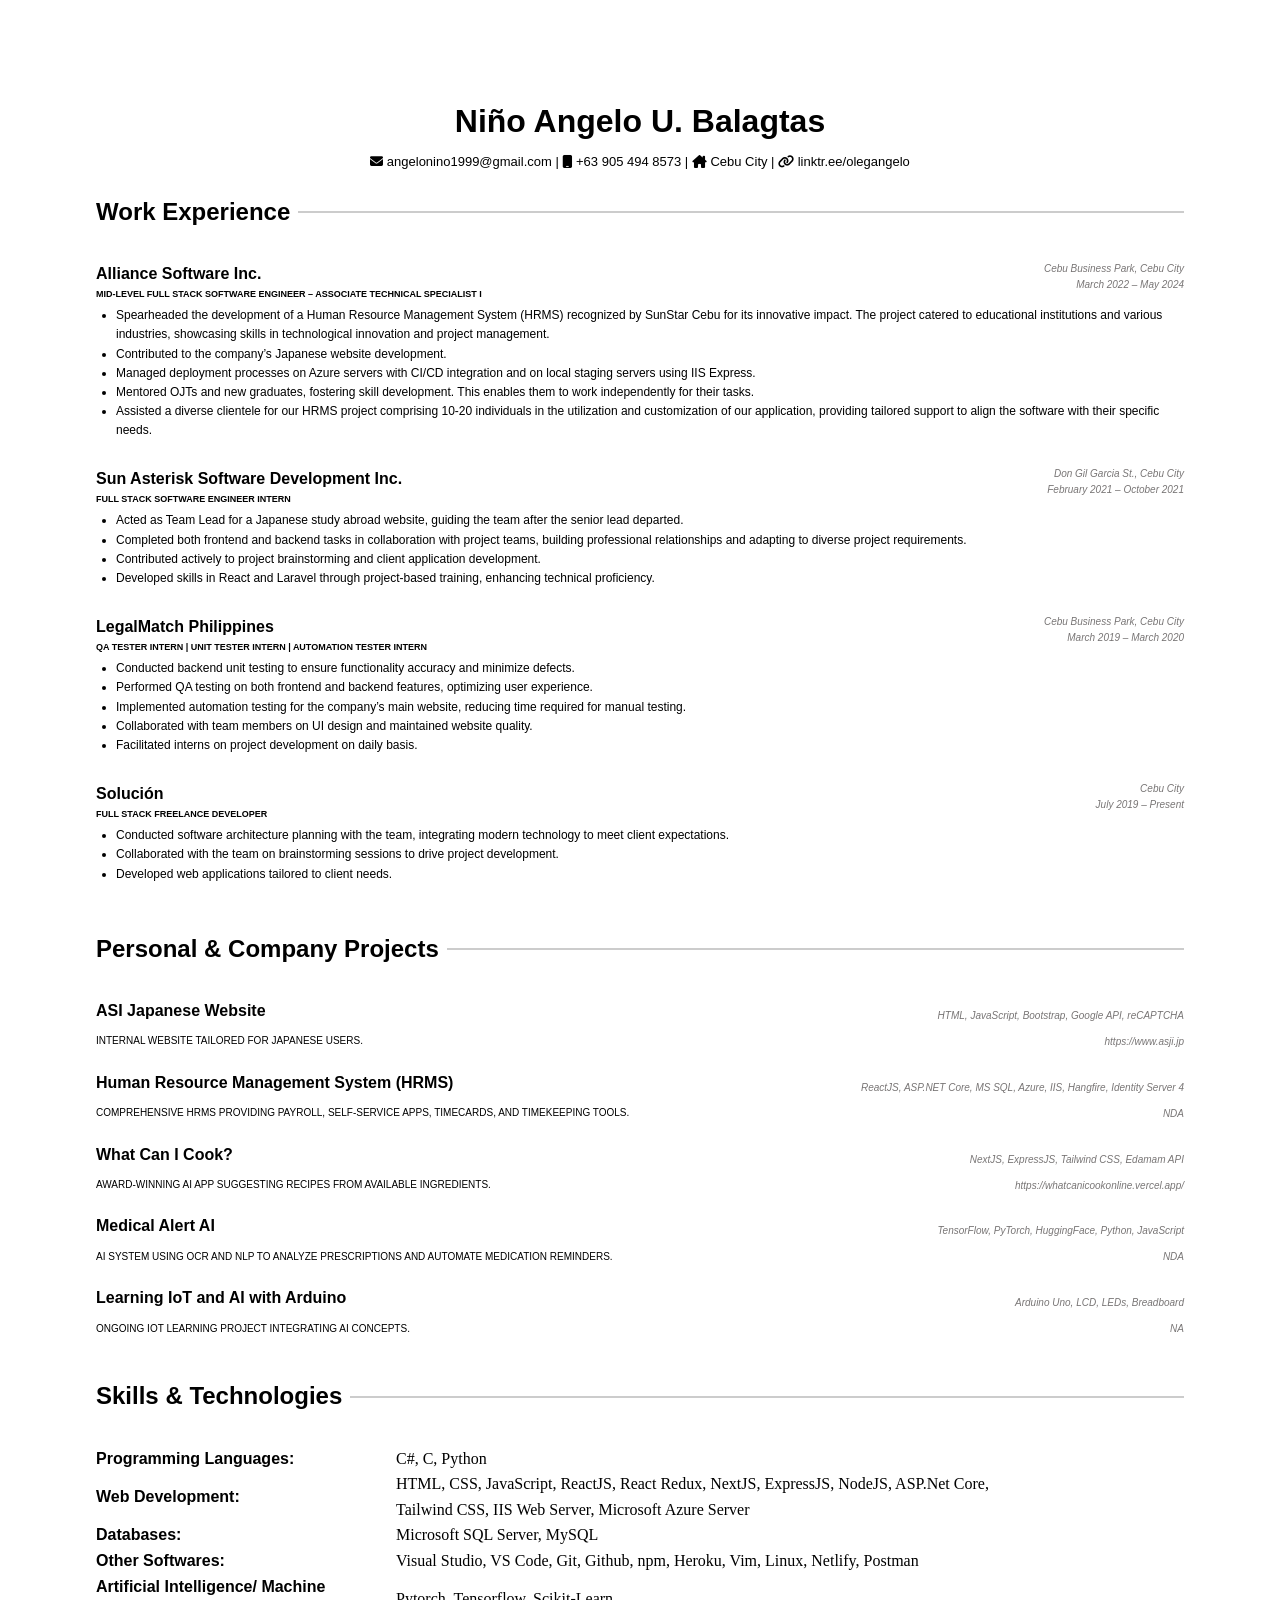
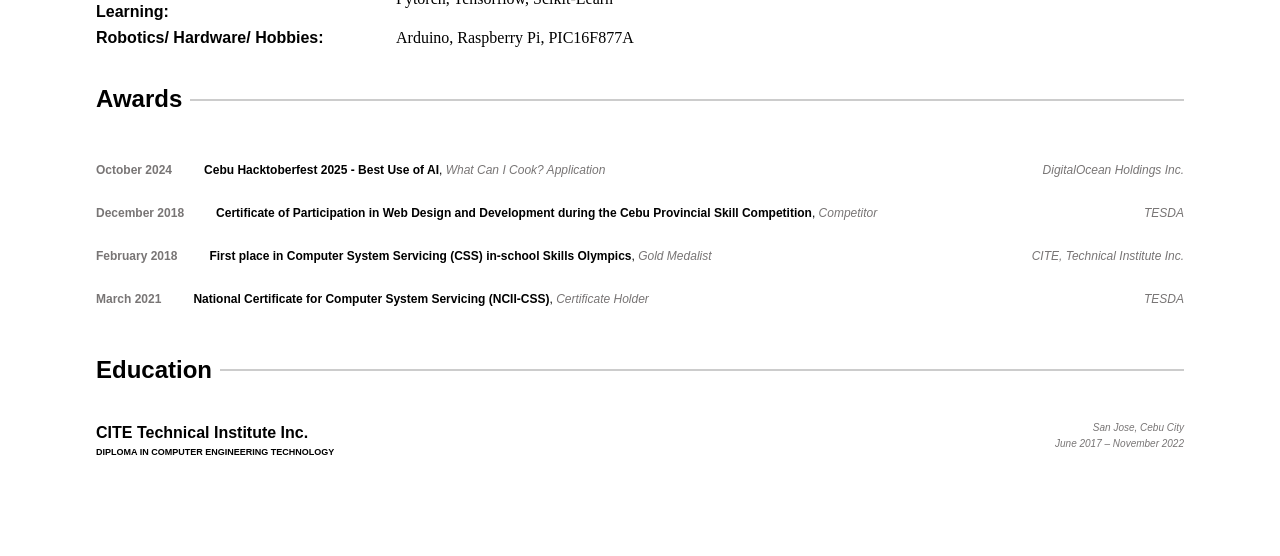
==== index.html @ 001c3069 "first commit" ====
<!DOCTYPE html>
<html lang="en">
<head>
  <meta charset="UTF-8" />
  <title>Niño Angelo Balagtas - CV</title>

  <link rel="stylesheet" href="index.css">
  <link rel="stylesheet" href="https://cdnjs.cloudflare.com/ajax/libs/font-awesome/6.7.2/css/all.min.css">
</head>

<body>

<header>
  <h1>Ni&ntilde;o Angelo U. Balagtas</h1>
  <div class="contact">
    <i class="fa fa-envelope"></i> angelonino1999@gmail.com |
    <i class="fa fa-mobile"></i> +63 905 494 8573 |
    <i class="fa fa-house-chimney"></i> Cebu City |
    <i class="fa fa-link"></i>
    <a href="https://linktr.ee/olegangelo" target="_blank">linktr.ee/olegangelo</a>
  </div>
</header>

<main>

  <!-- WORK EXPERIENCE -->
  <div class="divider-with-text">
    <h2>Work Experience</h2><hr class="hr-divider">
  </div>

  <section>
    <div class="experience-header">
      <div>
        <h4>Alliance Software Inc.</h4>
        <h6>Mid-level Full Stack Software Engineer – Associate Technical Specialist I</h6>
      </div>
      <div>
        <p class="address">Cebu Business Park, Cebu City</p>
        <p class="date">March 2022 – May 2024</p>
      </div>
    </div>
    <ul>
      <li>Spearheaded the development of a Human Resource Management System (HRMS) recognized by SunStar Cebu for its innovative impact. The project catered to educational institutions and various industries, showcasing skills in technological innovation and project management.</li>
      <li>Contributed to the company’s Japanese website development.</li>
      <li>Managed deployment processes on Azure servers with CI/CD integration and on local staging servers using IIS Express.</li>
      <li>Mentored OJTs and new graduates, fostering skill development. This enables them to work independently for their tasks.</li>
      <li>Assisted a diverse clientele for our HRMS project comprising 10-20 individuals in the utilization and customization of our application, providing tailored support to align the software with their specific needs.</li>
    </ul>
  </section>

  <section>
    <div class="experience-header">
      <div>
        <h4>Sun Asterisk Software Development Inc.</h4>
        <h6>Full Stack Software Engineer Intern</h6>
      </div>
      <div>
        <p class="address">Don Gil Garcia St., Cebu City</p>
        <p class="date">February 2021 – October 2021</p>
      </div>
    </div>
      <ul>
        <li>Acted as Team Lead for a Japanese study abroad website, guiding the team after the senior lead departed.</li>
        <li>Completed both frontend and backend tasks in collaboration with project teams, building professional relationships and adapting to diverse project requirements.</li>
        <li> Contributed actively to project brainstorming and client application development.</li>
        <li> Developed skills in React and Laravel through project-based training, enhancing technical proficiency.</li>
      </ul>
  </section>

  <section>
    <div class="experience-header">
      <div>
        <h4>LegalMatch Philippines</h4>
        <h6>QA Tester Intern | Unit Tester Intern | Automation Tester Intern</h6>
      </div>
      <div>
        <p class="address">Cebu Business Park, Cebu City</p>
        <p class="date">March 2019 – March 2020</p>
      </div>
    </div>
    <ul>
      <li>Conducted backend unit testing to ensure functionality accuracy and minimize defects.</li>
      <li>Performed QA testing on both frontend and backend features, optimizing user experience.</li>
      <li>Implemented automation testing for the company’s main website, reducing time required for manual testing.</li>
      <li>Collaborated with team members on UI design and maintained website quality.</li>
      <li>Facilitated interns on project development on daily basis.</li>
    </ul>
  </section>

  <section>
    <div class="experience-header">
      <div>
        <h4>Solución</h4>
        <h6>Full Stack Freelance Developer</h6>
      </div>
      <div>
        <p class="address">Cebu City</p>
        <p class="date">July 2019 – Present</p>
      </div>
    </div>
    <ul>
      <li>Conducted software architecture planning with the team, integrating modern technology to meet client expectations.</li>
      <li>Collaborated with the team on brainstorming sessions to drive project development.</li>
      <li>Developed web applications tailored to client needs.</li>
    </ul>
  </section>

  <!-- PROJECTS -->
  <div class="divider-with-text">
    <h2>Personal & Company Projects</h2><hr class="hr-divider">
  </div>

  <section>
    <div class="proj-content">
      <div>
        <h4>ASI Japanese Website</h4>
        <p class="proj-description">Internal website tailored for Japanese users. 
      </div>
      <div class="proj-right">
        <p>HTML, JavaScript, Bootstrap, Google API, reCAPTCHA</p>
        <a href="https://www.asji.jp" target="_blank">https://www.asji.jp</a></p>
      </div>
    </div>
  </section>

  <section>
    <div class="proj-content">
      <div>
        <h4>Human Resource Management System (HRMS)</h4>
        <p class="proj-description">Comprehensive HRMS providing payroll, self-service apps, timecards, and timekeeping tools.</p>
      </div>
      <div class="proj-right">
        <p>ReactJS, ASP.NET Core, MS SQL, Azure, IIS, Hangfire, Identity Server 4</p>
        <p>NDA</p>
      </div>
    </div>
  </section>

  <section>
    <div class="proj-content">
      <div>
        <h4>What Can I Cook?</h4>
        <p class="proj-description">Award-winning AI app suggesting recipes from available ingredients.</p>
      </div>
      <div class="proj-right">
        <p class="tech">NextJS, ExpressJS, Tailwind CSS, Edamam API</p>
        <a href="https://whatcanicookonline.vercel.app" target="_blank">https://whatcanicookonline.vercel.app/</a>
      </div>
    </div>
  </section>

  <section>
    <div class="proj-content">
      <div>
        <h4>Medical Alert AI</h4>
        <p class="proj-description">AI system using OCR and NLP to analyze prescriptions and automate medication reminders.</p>
      </div>
      <div class="proj-right">
        <p class="tech">TensorFlow, PyTorch, HuggingFace, Python, JavaScript</p>
        <p>NDA</p>
      </div>
    </div>
  </section>

  <section>
    <div class="proj-content">
      <div>
        <h4>Learning IoT and AI with Arduino</h4>
        <p class="proj-description">Ongoing IoT learning project integrating AI concepts.</p>
      </div>
      <div class="proj-right">
        <p class="tech">Arduino Uno, LCD, LEDs, Breadboard</p>
        <p>NA</p>
      </div>
    </div>
  </section>

  <!-- SKILLS -->
  <div class="divider-with-text">
    <h2>Skills & Technologies</h2><hr class="hr-divider">
  </div>

  <div class="skills">
    <div>
      <strong>Programming Languages:</strong>
      <p>C#, C, Python</p>
    </div>

    <div>
      <strong>Web Development:</strong>
      <p>HTML, CSS, JavaScript, ReactJS, React Redux, NextJS, ExpressJS, NodeJS, ASP.Net Core, Tailwind CSS, IIS Web Server, Microsoft Azure Server</p>
    </div>

    <div>
      <strong>Databases:</strong>
      <p>Microsoft SQL Server, MySQL</p>
    </div>

    <div>
      <strong>Other Softwares:</strong>
      <p>Visual Studio, VS Code, Git, Github, npm, Heroku, Vim, Linux, Netlify, Postman</p>
    </div>

    <div>
      <strong>Artificial Intelligence/ Machine Learning:</strong>
      <p>Pytorch, Tensorflow, Scikit-Learn</p>
    </div>

    <div>
      <strong>Robotics/ Hardware/ Hobbies:</strong>
      <p>Arduino, Raspberry Pi, PIC16F877A</p>
    </div>

  </div>


  <!-- AWARDS -->
  <div class="divider-with-text">
    <h2>Awards</h2><hr class="hr-divider">
  </div>

  <div class="award-data">
    <div>
      <p class="award-date">October 2024</p>
      <p><strong>Cebu Hacktoberfest 2025 - Best Use of AI</strong>, <span> What Can I Cook? Application</span></p>
      <p class="award-giver">DigitalOcean Holdings Inc.</p>
    </div>

    <div>
      <p class="award-date">December 2018</p>
      <p><strong>Certificate of Participation in Web Design and Development during the Cebu Provincial Skill Competition</strong>, <span>Competitor</span></p>
      <p class="award-giver">TESDA</p>
    </div>

    <div>
      <p class="award-date">February 2018</p>
      <p><strong>First place in Computer System Servicing (CSS) in-school Skills Olympics</strong>, <span>Gold Medalist</span></p>
      <p class="award-giver">CITE, Technical Institute Inc.</p>
    </div>

    <div>
      <p class="award-date">March 2021</p>
      <p><strong>National Certificate for Computer System Servicing (NCII-CSS)</strong>, <span>Certificate Holder</span></p>
      <p class="award-giver">TESDA</p>
    </div>
  </div>

  <!-- EDUCATION -->
  <div class="divider-with-text">
    <h2>Education</h2><hr class="hr-divider">
  </div>

  <section>
    <div class="experience-header">
      <div>
        <h4>CITE Technical Institute Inc.</h4>
        <h6>Diploma in Computer Engineering Technology</h6>
      </div>

      <div>
        <p class="address">San Jose, Cebu City</p>
        <p class="date">June 2017 – November 2022</p>
      </div>
    </div>
  </section>

</main>

</body>
</html>
---- index.css ----
body {
    background-color: white;
    font-family: Arial, sans-serif;
    margin: 96px;
    line-height: 1.6;
}

header {
    text-align: center;
}

header h1 {
    margin-bottom: 5px;
}

.contact {
    font-size: 13px;
}

.contact a {
    text-decoration: none;
    color: black;
}

hr {
    margin: 20px 0;
}

main {
    display: flex;
    flex-direction: column;
    gap: 10px;
}

.divider-with-text {
    display: flex;
    align-items: center;
    gap: 8px;
}

.hr-divider {
    flex-grow: 1;
    border: none;
    border-top: 2px solid #ccc;
}

.experience-header, .proj-content {
    display: flex;
    justify-content: space-between;
}

h2 {
    white-space: nowrap;
}

h4 {
    margin: 0;
    font-weight: 700;
}

h6 {
    margin: 0;
    font-size: 9px;
    text-transform: uppercase;
}

.date, .address {
    font-size: 10px;
    font-style: italic;
    margin: 0;
    color: #787575;
    text-align: right;
}

ul {
    margin-top: 5px;
    padding-left: 20px;
}

li {
    font-size: 12px;
}

a {
    text-decoration: none;
    color: #787575;
}

a:hover {
    text-decoration: underline;
}

.proj-right {
    font-size: 10px;
    font-style: italic;
    margin: 0;
    color: #787575;
    text-align: right;
}

.proj-description {
    text-transform: uppercase;
    font-size: 10px;
}

.skills div {
    display: flex;
} 

.skills div strong {
    width: 300px;
    align-self: center;
}

.skills div p {
    margin: 0;
    width: 600px;
    align-self: center;
    font-family: "Times New Roman";
}

.award-data div {
    display: flex;
    gap: 2rem;
    font-size: 12px;
}

.award-date {
    color: #787575;
    font-weight: 700;
}

.award-data div p {
    text-align: center;
    align-items: center;
}

.award-data div p span {
    color: #787575;
    font-style: italic;
}

.award-giver {
    margin-left: auto;
    color: #787575;
    font-style: italic;
}
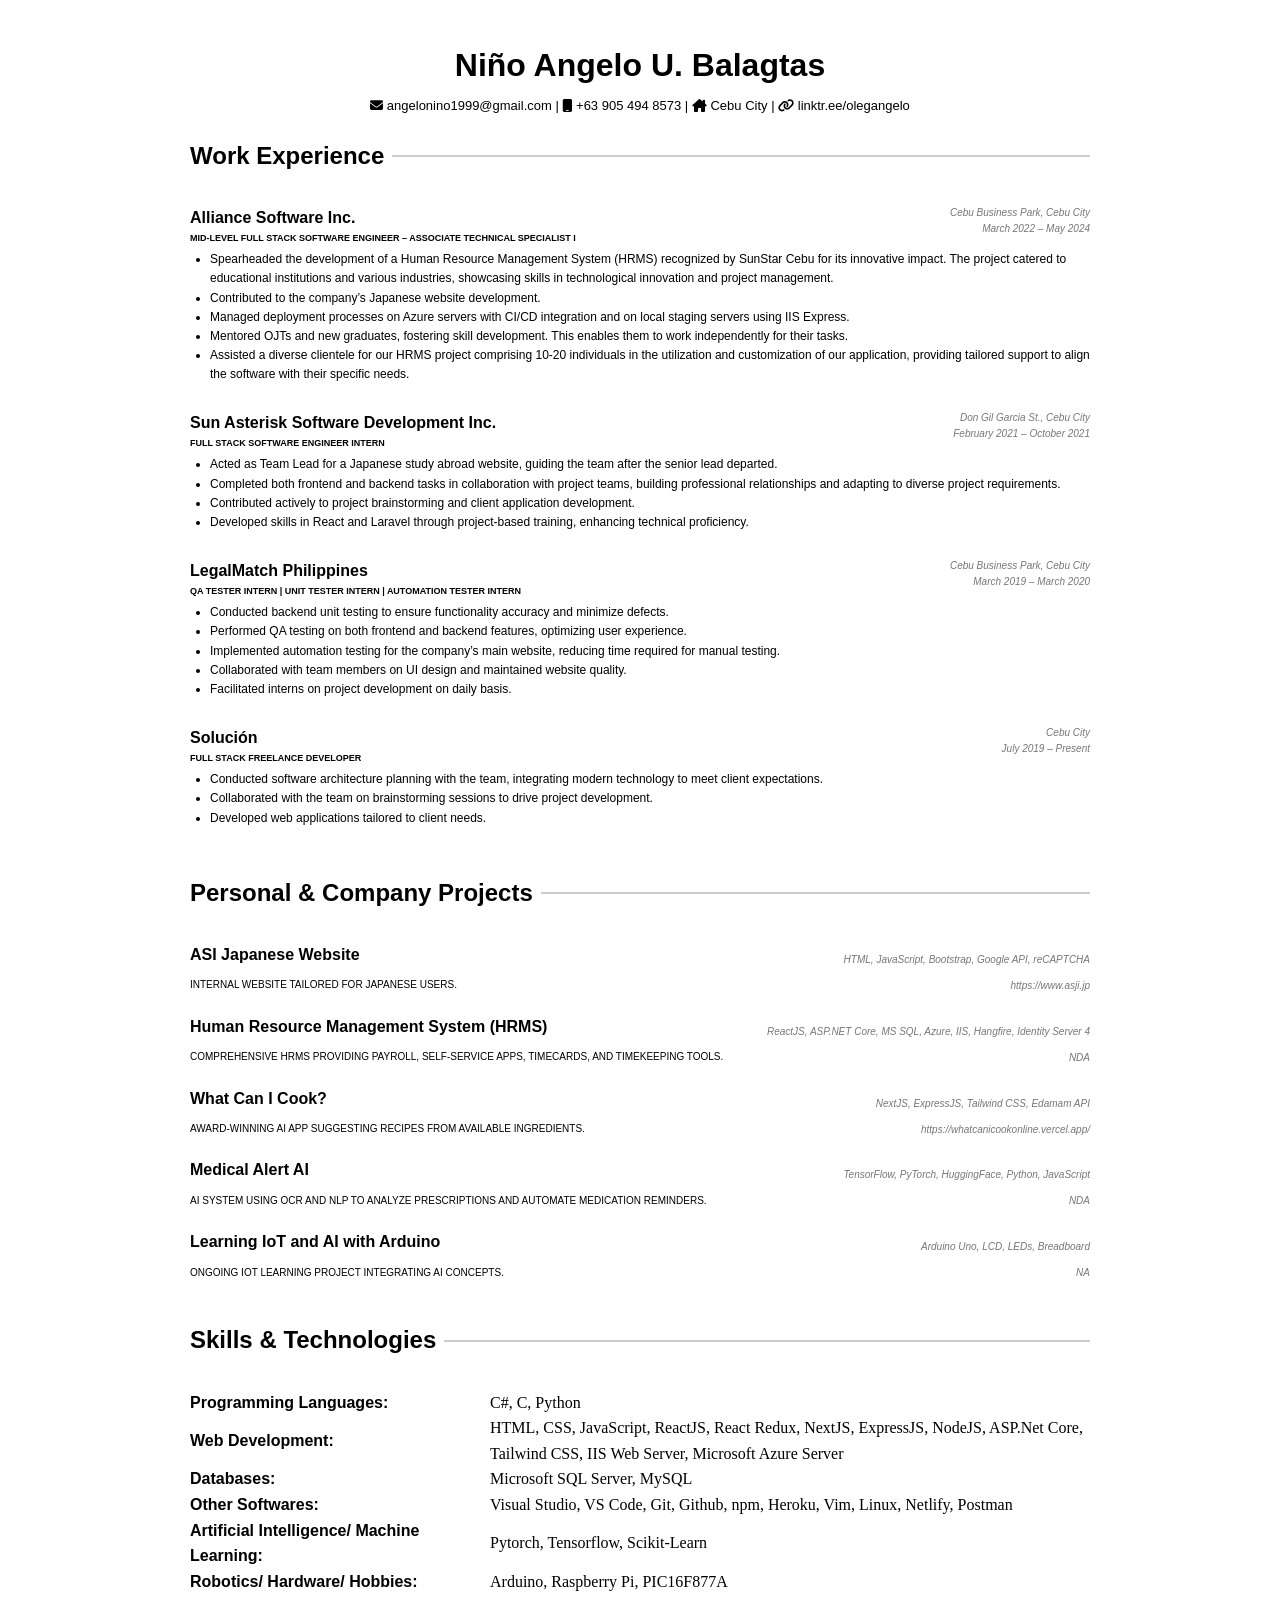
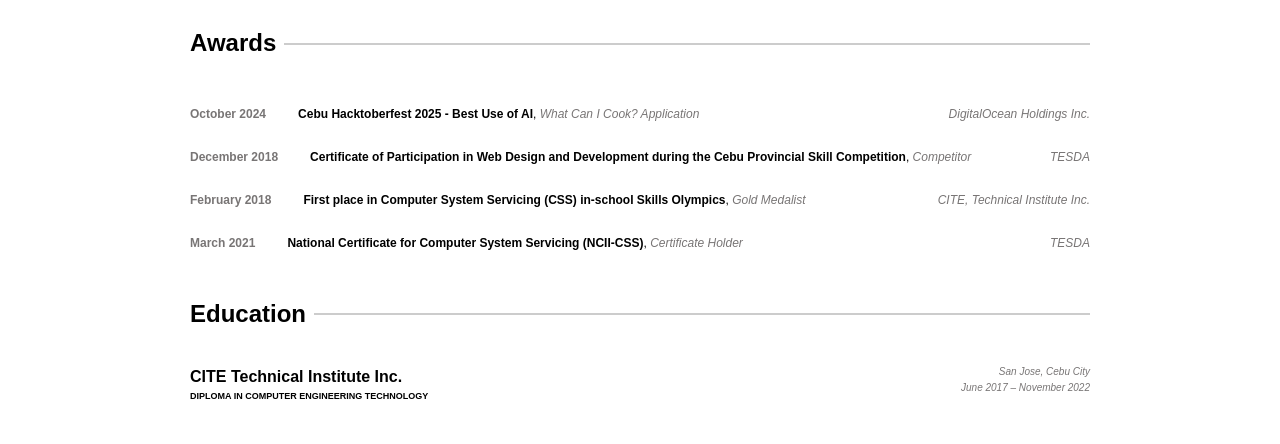
==== commit 61620375: "resize margin" ====
--- a/index.html
+++ b/index.html
@@ -13,7 +13,8 @@
 <header>
   <h1>Ni&ntilde;o Angelo U. Balagtas</h1>
   <div class="contact">
-    <i class="fa fa-envelope"></i> angelonino1999@gmail.com |
+    <i class="fa fa-envelope"></i>
+    <a href="mailto:angelonino1999@gmail.com" target="_blank">angelonino1999@gmail.com |</a>
     <i class="fa fa-mobile"></i> +63 905 494 8573 |
     <i class="fa fa-house-chimney"></i> Cebu City |
     <i class="fa fa-link"></i>
--- a/index.css
+++ b/index.css
@@ -1,7 +1,7 @@
 body {
     background-color: white;
     font-family: Arial, sans-serif;
-    margin: 96px;
+    margin: 40px;
     line-height: 1.6;
 }
 
@@ -30,6 +30,7 @@
     display: flex;
     flex-direction: column;
     gap: 10px;
+    margin: 0 150px;
 }
 
 .divider-with-text {
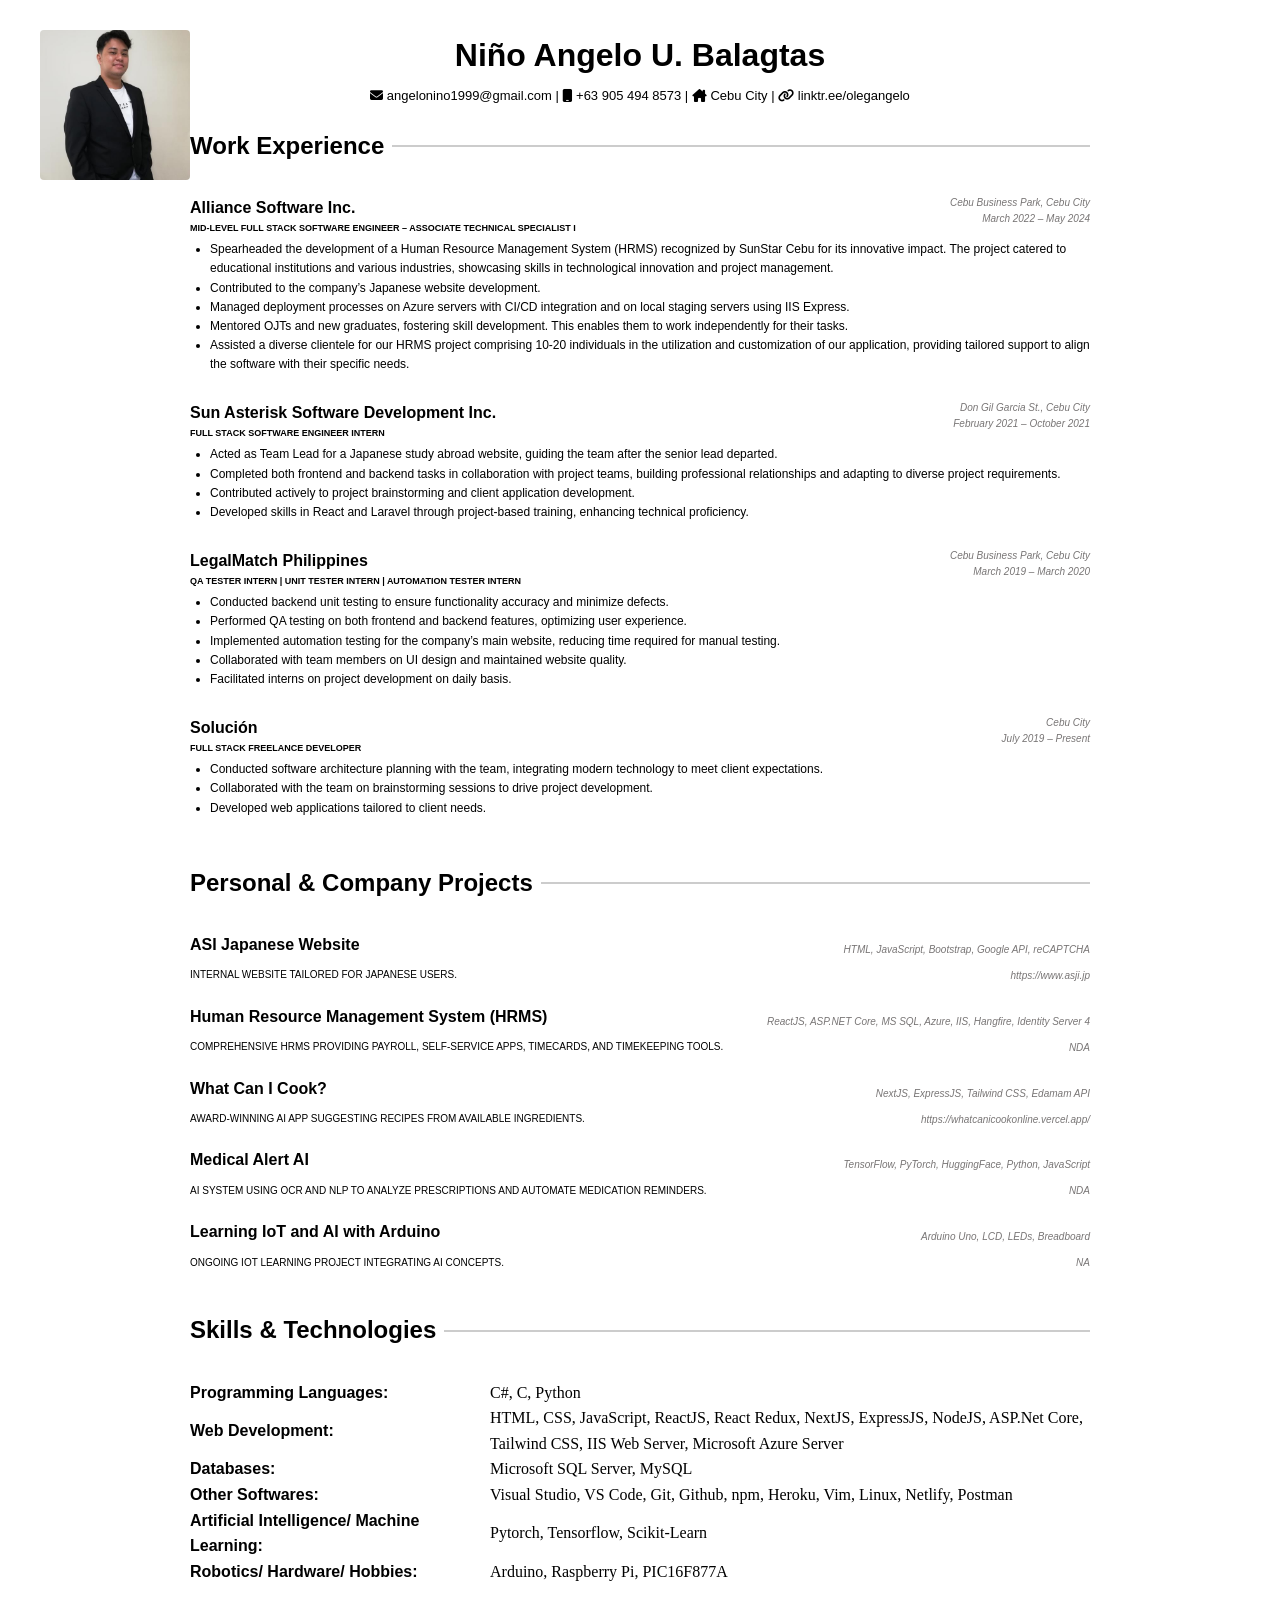
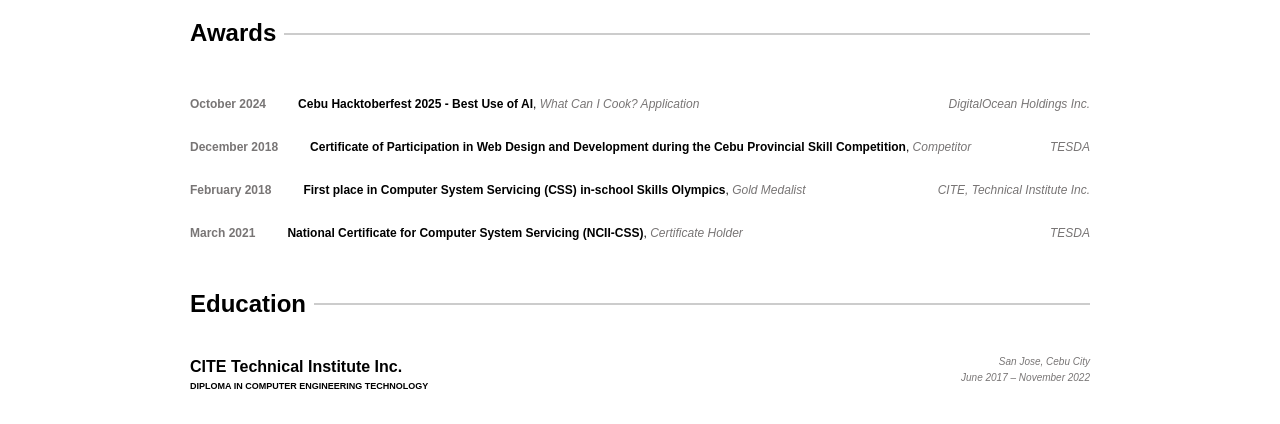
==== commit 2e269185: "add photo" ====
--- a/index.html
+++ b/index.html
@@ -11,6 +11,9 @@
 <body>
 
 <header>
+  <div class="profile-photo">
+    <img src="profile.jpg" alt="Profile Photo">
+  </div>
   <h1>Ni&ntilde;o Angelo U. Balagtas</h1>
   <div class="contact">
     <i class="fa fa-envelope"></i>
@@ -20,6 +23,7 @@
     <i class="fa fa-link"></i>
     <a href="https://linktr.ee/olegangelo" target="_blank">linktr.ee/olegangelo</a>
   </div>
+
 </header>
 
 <main>
--- a/index.css
+++ b/index.css
@@ -1,7 +1,7 @@
 body {
     background-color: white;
     font-family: Arial, sans-serif;
-    margin: 40px;
+    margin: 30px 40px;
     line-height: 1.6;
 }
 
@@ -147,3 +147,25 @@
     font-style: italic;
 }
 
+/* passport portion */
+
+header {
+    position: relative; /* allows absolute positioning inside */
+}
+
+.profile-photo {
+    position: absolute;
+    top: 0;
+    left: 0;
+    width: clamp(90px, 12vw, 150px); /* responsive size */
+    aspect-ratio: 1 / 1; /* perfect square (2x2 passport) */
+}
+
+.profile-photo img {
+    width: 100%;
+    height: 100%;
+    object-fit: cover; /* crops nicely */
+    border-radius: 4px; /* optional: remove if you want sharp edges */
+}
+
+
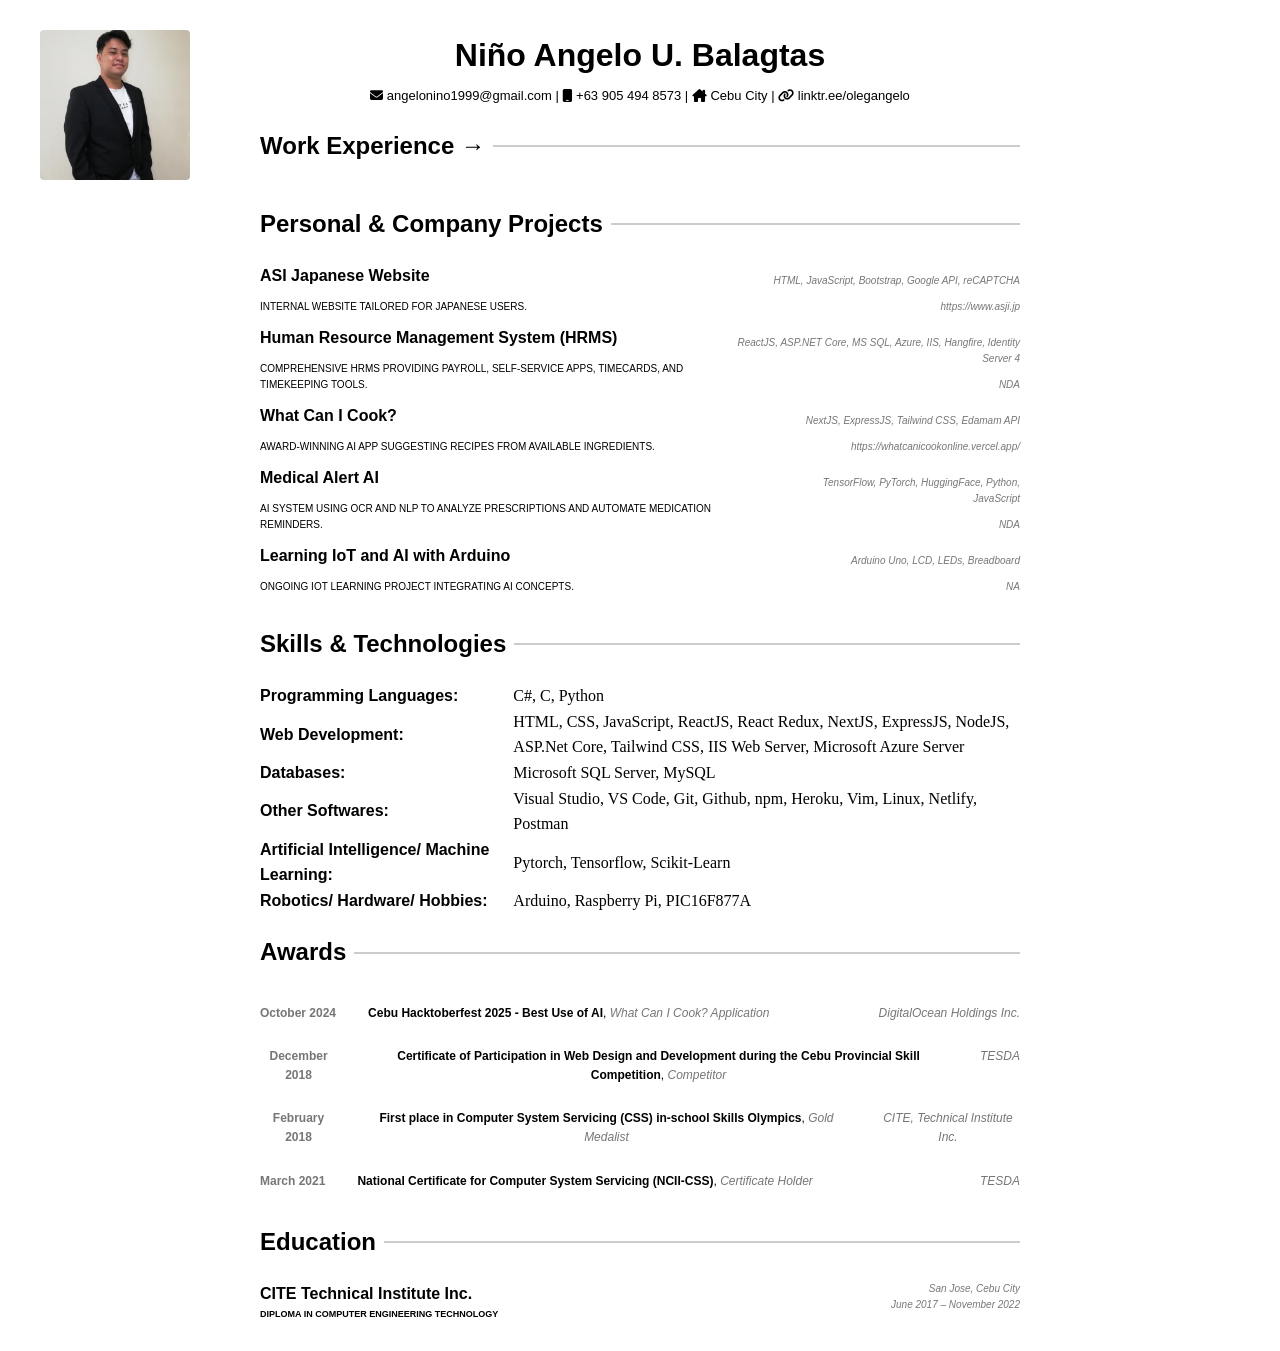
==== commit c12215ee: "add reference to html" ====
--- a/index.html
+++ b/index.html
@@ -1,276 +1,198 @@
 <!DOCTYPE html>
 <html lang="en">
-<head>
-  <meta charset="UTF-8" />
-  <title>Niño Angelo Balagtas - CV</title>
+  <head>
+    <meta charset="UTF-8" />
+    <title>Niño Angelo Balagtas - CV</title>
 
-  <link rel="stylesheet" href="index.css">
-  <link rel="stylesheet" href="https://cdnjs.cloudflare.com/ajax/libs/font-awesome/6.7.2/css/all.min.css">
-</head>
+    <link rel="stylesheet" href="index.css">
+    <link rel="stylesheet" href="https://cdnjs.cloudflare.com/ajax/libs/font-awesome/6.7.2/css/all.min.css">
+  </head>
 
-<body>
-
-<header>
-  <div class="profile-photo">
-    <img src="profile.jpg" alt="Profile Photo">
-  </div>
-  <h1>Ni&ntilde;o Angelo U. Balagtas</h1>
-  <div class="contact">
-    <i class="fa fa-envelope"></i>
-    <a href="mailto:angelonino1999@gmail.com" target="_blank">angelonino1999@gmail.com |</a>
-    <i class="fa fa-mobile"></i> +63 905 494 8573 |
-    <i class="fa fa-house-chimney"></i> Cebu City |
-    <i class="fa fa-link"></i>
-    <a href="https://linktr.ee/olegangelo" target="_blank">linktr.ee/olegangelo</a>
-  </div>
-
-</header>
-
-<main>
-
-  <!-- WORK EXPERIENCE -->
-  <div class="divider-with-text">
-    <h2>Work Experience</h2><hr class="hr-divider">
-  </div>
-
-  <section>
-    <div class="experience-header">
-      <div>
-        <h4>Alliance Software Inc.</h4>
-        <h6>Mid-level Full Stack Software Engineer – Associate Technical Specialist I</h6>
+  <body>
+    <header>
+      <div class="profile-photo">
+        <img src="profile.jpg" alt="Profile Photo">
       </div>
-      <div>
-        <p class="address">Cebu Business Park, Cebu City</p>
-        <p class="date">March 2022 – May 2024</p>
-      </div>
-    </div>
-    <ul>
-      <li>Spearheaded the development of a Human Resource Management System (HRMS) recognized by SunStar Cebu for its innovative impact. The project catered to educational institutions and various industries, showcasing skills in technological innovation and project management.</li>
-      <li>Contributed to the company’s Japanese website development.</li>
-      <li>Managed deployment processes on Azure servers with CI/CD integration and on local staging servers using IIS Express.</li>
-      <li>Mentored OJTs and new graduates, fostering skill development. This enables them to work independently for their tasks.</li>
-      <li>Assisted a diverse clientele for our HRMS project comprising 10-20 individuals in the utilization and customization of our application, providing tailored support to align the software with their specific needs.</li>
-    </ul>
-  </section>
-
-  <section>
-    <div class="experience-header">
-      <div>
-        <h4>Sun Asterisk Software Development Inc.</h4>
-        <h6>Full Stack Software Engineer Intern</h6>
-      </div>
-      <div>
-        <p class="address">Don Gil Garcia St., Cebu City</p>
-        <p class="date">February 2021 – October 2021</p>
-      </div>
-    </div>
-      <ul>
-        <li>Acted as Team Lead for a Japanese study abroad website, guiding the team after the senior lead departed.</li>
-        <li>Completed both frontend and backend tasks in collaboration with project teams, building professional relationships and adapting to diverse project requirements.</li>
-        <li> Contributed actively to project brainstorming and client application development.</li>
-        <li> Developed skills in React and Laravel through project-based training, enhancing technical proficiency.</li>
-      </ul>
-  </section>
-
-  <section>
-    <div class="experience-header">
-      <div>
-        <h4>LegalMatch Philippines</h4>
-        <h6>QA Tester Intern | Unit Tester Intern | Automation Tester Intern</h6>
-      </div>
-      <div>
-        <p class="address">Cebu Business Park, Cebu City</p>
-        <p class="date">March 2019 – March 2020</p>
-      </div>
-    </div>
-    <ul>
-      <li>Conducted backend unit testing to ensure functionality accuracy and minimize defects.</li>
-      <li>Performed QA testing on both frontend and backend features, optimizing user experience.</li>
-      <li>Implemented automation testing for the company’s main website, reducing time required for manual testing.</li>
-      <li>Collaborated with team members on UI design and maintained website quality.</li>
-      <li>Facilitated interns on project development on daily basis.</li>
-    </ul>
-  </section>
-
-  <section>
-    <div class="experience-header">
-      <div>
-        <h4>Solución</h4>
-        <h6>Full Stack Freelance Developer</h6>
-      </div>
-      <div>
-        <p class="address">Cebu City</p>
-        <p class="date">July 2019 – Present</p>
-      </div>
-    </div>
-    <ul>
-      <li>Conducted software architecture planning with the team, integrating modern technology to meet client expectations.</li>
-      <li>Collaborated with the team on brainstorming sessions to drive project development.</li>
-      <li>Developed web applications tailored to client needs.</li>
-    </ul>
-  </section>
-
-  <!-- PROJECTS -->
-  <div class="divider-with-text">
-    <h2>Personal & Company Projects</h2><hr class="hr-divider">
-  </div>
-
-  <section>
-    <div class="proj-content">
-      <div>
-        <h4>ASI Japanese Website</h4>
-        <p class="proj-description">Internal website tailored for Japanese users. 
-      </div>
-      <div class="proj-right">
-        <p>HTML, JavaScript, Bootstrap, Google API, reCAPTCHA</p>
-        <a href="https://www.asji.jp" target="_blank">https://www.asji.jp</a></p>
-      </div>
-    </div>
-  </section>
-
-  <section>
-    <div class="proj-content">
-      <div>
-        <h4>Human Resource Management System (HRMS)</h4>
-        <p class="proj-description">Comprehensive HRMS providing payroll, self-service apps, timecards, and timekeeping tools.</p>
-      </div>
-      <div class="proj-right">
-        <p>ReactJS, ASP.NET Core, MS SQL, Azure, IIS, Hangfire, Identity Server 4</p>
-        <p>NDA</p>
-      </div>
-    </div>
-  </section>
-
-  <section>
-    <div class="proj-content">
-      <div>
-        <h4>What Can I Cook?</h4>
-        <p class="proj-description">Award-winning AI app suggesting recipes from available ingredients.</p>
-      </div>
-      <div class="proj-right">
-        <p class="tech">NextJS, ExpressJS, Tailwind CSS, Edamam API</p>
-        <a href="https://whatcanicookonline.vercel.app" target="_blank">https://whatcanicookonline.vercel.app/</a>
-      </div>
-    </div>
-  </section>
-
-  <section>
-    <div class="proj-content">
-      <div>
-        <h4>Medical Alert AI</h4>
-        <p class="proj-description">AI system using OCR and NLP to analyze prescriptions and automate medication reminders.</p>
-      </div>
-      <div class="proj-right">
-        <p class="tech">TensorFlow, PyTorch, HuggingFace, Python, JavaScript</p>
-        <p>NDA</p>
-      </div>
-    </div>
-  </section>
-
-  <section>
-    <div class="proj-content">
-      <div>
-        <h4>Learning IoT and AI with Arduino</h4>
-        <p class="proj-description">Ongoing IoT learning project integrating AI concepts.</p>
-      </div>
-      <div class="proj-right">
-        <p class="tech">Arduino Uno, LCD, LEDs, Breadboard</p>
-        <p>NA</p>
-      </div>
-    </div>
-  </section>
-
-  <!-- SKILLS -->
-  <div class="divider-with-text">
-    <h2>Skills & Technologies</h2><hr class="hr-divider">
-  </div>
-
-  <div class="skills">
-    <div>
-      <strong>Programming Languages:</strong>
-      <p>C#, C, Python</p>
-    </div>
-
-    <div>
-      <strong>Web Development:</strong>
-      <p>HTML, CSS, JavaScript, ReactJS, React Redux, NextJS, ExpressJS, NodeJS, ASP.Net Core, Tailwind CSS, IIS Web Server, Microsoft Azure Server</p>
-    </div>
-
-    <div>
-      <strong>Databases:</strong>
-      <p>Microsoft SQL Server, MySQL</p>
-    </div>
-
-    <div>
-      <strong>Other Softwares:</strong>
-      <p>Visual Studio, VS Code, Git, Github, npm, Heroku, Vim, Linux, Netlify, Postman</p>
-    </div>
-
-    <div>
-      <strong>Artificial Intelligence/ Machine Learning:</strong>
-      <p>Pytorch, Tensorflow, Scikit-Learn</p>
-    </div>
-
-    <div>
-      <strong>Robotics/ Hardware/ Hobbies:</strong>
-      <p>Arduino, Raspberry Pi, PIC16F877A</p>
-    </div>
-
-  </div>
-
-
-  <!-- AWARDS -->
-  <div class="divider-with-text">
-    <h2>Awards</h2><hr class="hr-divider">
-  </div>
-
-  <div class="award-data">
-    <div>
-      <p class="award-date">October 2024</p>
-      <p><strong>Cebu Hacktoberfest 2025 - Best Use of AI</strong>, <span> What Can I Cook? Application</span></p>
-      <p class="award-giver">DigitalOcean Holdings Inc.</p>
-    </div>
-
-    <div>
-      <p class="award-date">December 2018</p>
-      <p><strong>Certificate of Participation in Web Design and Development during the Cebu Provincial Skill Competition</strong>, <span>Competitor</span></p>
-      <p class="award-giver">TESDA</p>
-    </div>
-
-    <div>
-      <p class="award-date">February 2018</p>
-      <p><strong>First place in Computer System Servicing (CSS) in-school Skills Olympics</strong>, <span>Gold Medalist</span></p>
-      <p class="award-giver">CITE, Technical Institute Inc.</p>
-    </div>
-
-    <div>
-      <p class="award-date">March 2021</p>
-      <p><strong>National Certificate for Computer System Servicing (NCII-CSS)</strong>, <span>Certificate Holder</span></p>
-      <p class="award-giver">TESDA</p>
-    </div>
-  </div>
-
-  <!-- EDUCATION -->
-  <div class="divider-with-text">
-    <h2>Education</h2><hr class="hr-divider">
-  </div>
-
-  <section>
-    <div class="experience-header">
-      <div>
-        <h4>CITE Technical Institute Inc.</h4>
-        <h6>Diploma in Computer Engineering Technology</h6>
+      <h1>Ni&ntilde;o Angelo U. Balagtas</h1>
+      <div class="contact">
+        <i class="fa fa-envelope"></i>
+        <a href="mailto:angelonino1999@gmail.com" target="_blank">angelonino1999@gmail.com |</a>
+        <i class="fa fa-mobile"></i> +63 905 494 8573 |
+        <i class="fa fa-house-chimney"></i> Cebu City |
+        <i class="fa fa-link"></i>
+        <a href="https://linktr.ee/olegangelo" target="_blank">linktr.ee/olegangelo</a>
       </div>
 
-      <div>
-        <p class="address">San Jose, Cebu City</p>
-        <p class="date">June 2017 – November 2022</p>
+    </header>
+
+    <main>
+      <!-- WORK EXPERIENCE -->
+      <div class="divider-with-text">
+        <a class="word-exp-link" href="experience.html">
+          <h2>Work Experience →</h2>
+        </a>
+        <hr class="hr-divider">
       </div>
-    </div>
-  </section>
 
-</main>
+      <!-- PROJECTS -->
+      <div class="divider-with-text">
+        <h2>Personal & Company Projects</h2><hr class="hr-divider">
+      </div>
 
-</body>
+      <section>
+        <div class="proj-content">
+          <div>
+            <h4>ASI Japanese Website</h4>
+            <p class="proj-description">Internal website tailored for Japanese users. 
+          </div>
+          <div class="proj-right">
+            <p>HTML, JavaScript, Bootstrap, Google API, reCAPTCHA</p>
+            <a href="https://www.asji.jp" target="_blank">https://www.asji.jp</a></p>
+          </div>
+        </div>
+      </section>
+
+      <section>
+        <div class="proj-content">
+          <div>
+            <h4>Human Resource Management System (HRMS)</h4>
+            <p class="proj-description">Comprehensive HRMS providing payroll, self-service apps, timecards, and timekeeping tools.</p>
+          </div>
+          <div class="proj-right">
+            <p>ReactJS, ASP.NET Core, MS SQL, Azure, IIS, Hangfire, Identity Server 4</p>
+            <p>NDA</p>
+          </div>
+        </div>
+      </section>
+
+      <section>
+        <div class="proj-content">
+          <div>
+            <h4>What Can I Cook?</h4>
+            <p class="proj-description">Award-winning AI app suggesting recipes from available ingredients.</p>
+          </div>
+          <div class="proj-right">
+            <p class="tech">NextJS, ExpressJS, Tailwind CSS, Edamam API</p>
+            <a href="https://whatcanicookonline.vercel.app" target="_blank">https://whatcanicookonline.vercel.app/</a>
+          </div>
+        </div>
+      </section>
+
+      <section>
+        <div class="proj-content">
+          <div>
+            <h4>Medical Alert AI</h4>
+            <p class="proj-description">AI system using OCR and NLP to analyze prescriptions and automate medication reminders.</p>
+          </div>
+          <div class="proj-right">
+            <p class="tech">TensorFlow, PyTorch, HuggingFace, Python, JavaScript</p>
+            <p>NDA</p>
+          </div>
+        </div>
+      </section>
+
+      <section>
+        <div class="proj-content">
+          <div>
+            <h4>Learning IoT and AI with Arduino</h4>
+            <p class="proj-description">Ongoing IoT learning project integrating AI concepts.</p>
+          </div>
+          <div class="proj-right">
+            <p class="tech">Arduino Uno, LCD, LEDs, Breadboard</p>
+            <p>NA</p>
+          </div>
+        </div>
+      </section>
+
+      <!-- SKILLS -->
+      <div class="divider-with-text">
+        <h2>Skills & Technologies</h2><hr class="hr-divider">
+      </div>
+
+      <div class="skills">
+        <div>
+          <strong>Programming Languages:</strong>
+          <p>C#, C, Python</p>
+        </div>
+
+        <div>
+          <strong>Web Development:</strong>
+          <p>HTML, CSS, JavaScript, ReactJS, React Redux, NextJS, ExpressJS, NodeJS, ASP.Net Core, Tailwind CSS, IIS Web Server, Microsoft Azure Server</p>
+        </div>
+
+        <div>
+          <strong>Databases:</strong>
+          <p>Microsoft SQL Server, MySQL</p>
+        </div>
+
+        <div>
+          <strong>Other Softwares:</strong>
+          <p>Visual Studio, VS Code, Git, Github, npm, Heroku, Vim, Linux, Netlify, Postman</p>
+        </div>
+
+        <div>
+          <strong>Artificial Intelligence/ Machine Learning:</strong>
+          <p>Pytorch, Tensorflow, Scikit-Learn</p>
+        </div>
+
+        <div>
+          <strong>Robotics/ Hardware/ Hobbies:</strong>
+          <p>Arduino, Raspberry Pi, PIC16F877A</p>
+        </div>
+
+      </div>
+
+      <!-- AWARDS -->
+      <div class="divider-with-text">
+        <h2>Awards</h2><hr class="hr-divider">
+      </div>
+
+      <div class="award-data">
+        <div>
+          <p class="award-date">October 2024</p>
+          <p><strong>Cebu Hacktoberfest 2025 - Best Use of AI</strong>, <span> What Can I Cook? Application</span></p>
+          <p class="award-giver">DigitalOcean Holdings Inc.</p>
+        </div>
+
+        <div>
+          <p class="award-date">December 2018</p>
+          <p><strong>Certificate of Participation in Web Design and Development during the Cebu Provincial Skill Competition</strong>, <span>Competitor</span></p>
+          <p class="award-giver">TESDA</p>
+        </div>
+
+        <div>
+          <p class="award-date">February 2018</p>
+          <p><strong>First place in Computer System Servicing (CSS) in-school Skills Olympics</strong>, <span>Gold Medalist</span></p>
+          <p class="award-giver">CITE, Technical Institute Inc.</p>
+        </div>
+
+        <div>
+          <p class="award-date">March 2021</p>
+          <p><strong>National Certificate for Computer System Servicing (NCII-CSS)</strong>, <span>Certificate Holder</span></p>
+          <p class="award-giver">TESDA</p>
+        </div>
+      </div>
+
+      <!-- EDUCATION -->
+      <div class="divider-with-text">
+        <h2>Education</h2><hr class="hr-divider">
+      </div>
+
+      <section>
+        <div class="experience-header">
+          <div>
+            <h4>CITE Technical Institute Inc.</h4>
+            <h6>Diploma in Computer Engineering Technology</h6>
+          </div>
+
+          <div>
+            <p class="address">San Jose, Cebu City</p>
+            <p class="date">June 2017 – November 2022</p>
+          </div>
+        </div>
+      </section>
+
+    </main>
+  </body>
 </html>
 
--- a/index.css
+++ b/index.css
@@ -22,6 +22,10 @@
     color: black;
 }
 
+a.word-exp-link {
+    color: black;
+}
+
 hr {
     margin: 20px 0;
 }
@@ -29,8 +33,7 @@
 main {
     display: flex;
     flex-direction: column;
-    gap: 10px;
-    margin: 0 150px;
+    margin: 0 220px;
 }
 
 .divider-with-text {
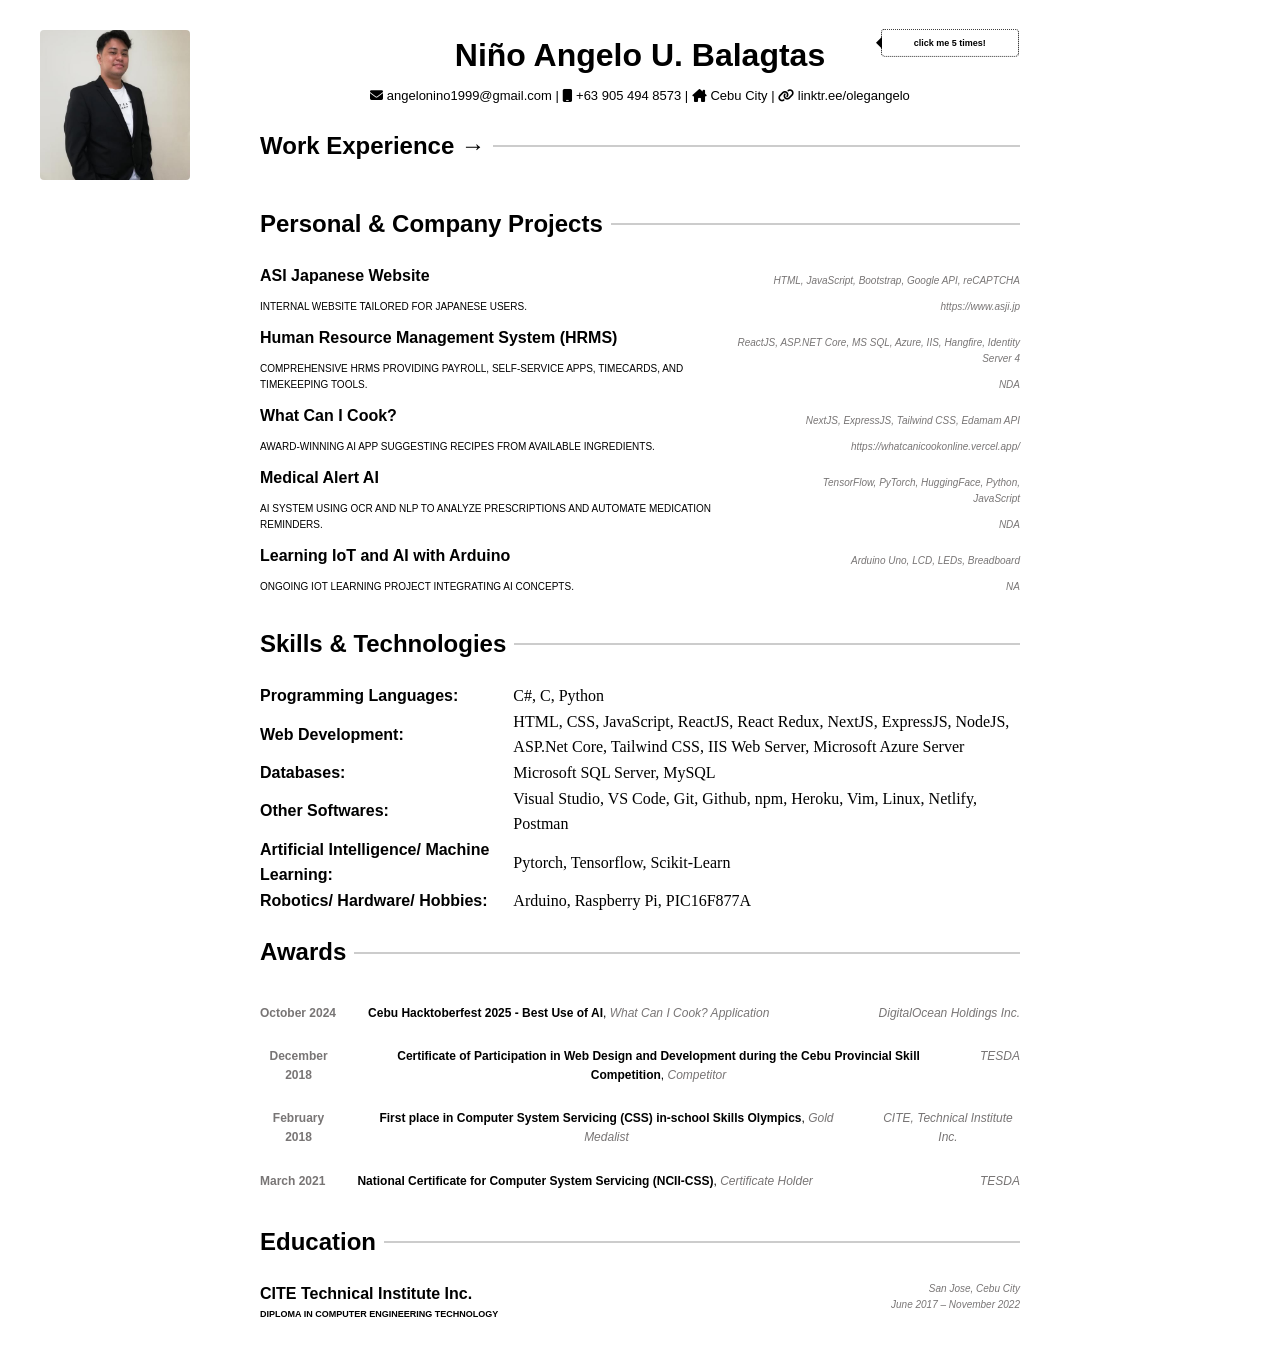
==== commit 88adebcf: "add js functionality" ====
--- a/index.html
+++ b/index.html
@@ -13,7 +13,14 @@
       <div class="profile-photo">
         <img src="profile.jpg" alt="Profile Photo">
       </div>
-      <h1>Ni&ntilde;o Angelo U. Balagtas</h1>
+      
+      <h1>
+        <span class="tooltip" onclick="clickMeTooltip()">
+        Ni&ntilde;o Angelo U.  Balagtas
+          <span class="tooltiptext">click me <span id="counter">5</span> times!</span>
+        </span>
+      </h1>
+
       <div class="contact">
         <i class="fa fa-envelope"></i>
         <a href="mailto:angelonino1999@gmail.com" target="_blank">angelonino1999@gmail.com |</a>
@@ -193,6 +200,8 @@
       </section>
 
     </main>
+
+    <script src="index.js" type="text/javascript"></script>
   </body>
 </html>
 
--- a/index.css
+++ b/index.css
@@ -60,6 +60,64 @@
 h4 {
     margin: 0;
     font-weight: 700;
+}
+
+.tooltip {
+    position: relative;
+    display: inline-block;
+    cursor: pointer;
+}
+
+.tooltiptext {
+    width: 120px;
+    color: #000;
+    text-align: center;
+    border-radius: 4px;
+    padding: 6px 8px;
+    position: absolute;
+    z-index: 1;
+
+    /* position tooltip on the right side */
+    top: 25%;
+    left: 115%;
+    transform: translateY(-50%);
+
+    /* pulsing animation */
+    animation: tooltipPulse 1.5s infinite;
+
+    font-size: xx-small;
+    border: 1px dotted black;
+    background: #fff;
+
+    cursor:default;
+}
+
+.tooltiptext::after {
+      content: "";
+    position: absolute;
+    top: 50%;
+    right: 100%; /* places arrow on left side of tooltip */
+    transform: translateY(-50%);
+    
+    border-width: 6px;
+    border-style: solid;
+    border-color: transparent black transparent transparent;
+}
+
+/* pulse animation */
+@keyframes tooltipPulse {
+    0% {
+        transform: translateX(-20%) scale(1);
+        box-shadow: 0 0 0 0 rgba(0,0,0,0.3);
+    }
+    50% {
+        transform: translateX(-20%) scale(1.08);
+        box-shadow: 0 0 6px rgba(0,0,0,0.4);
+    }
+    100% {
+        transform: translateX(-20%) scale(1);
+        box-shadow: 0 0 0 rgba(0,0,0,0);
+    }
 }
 
 h6 {
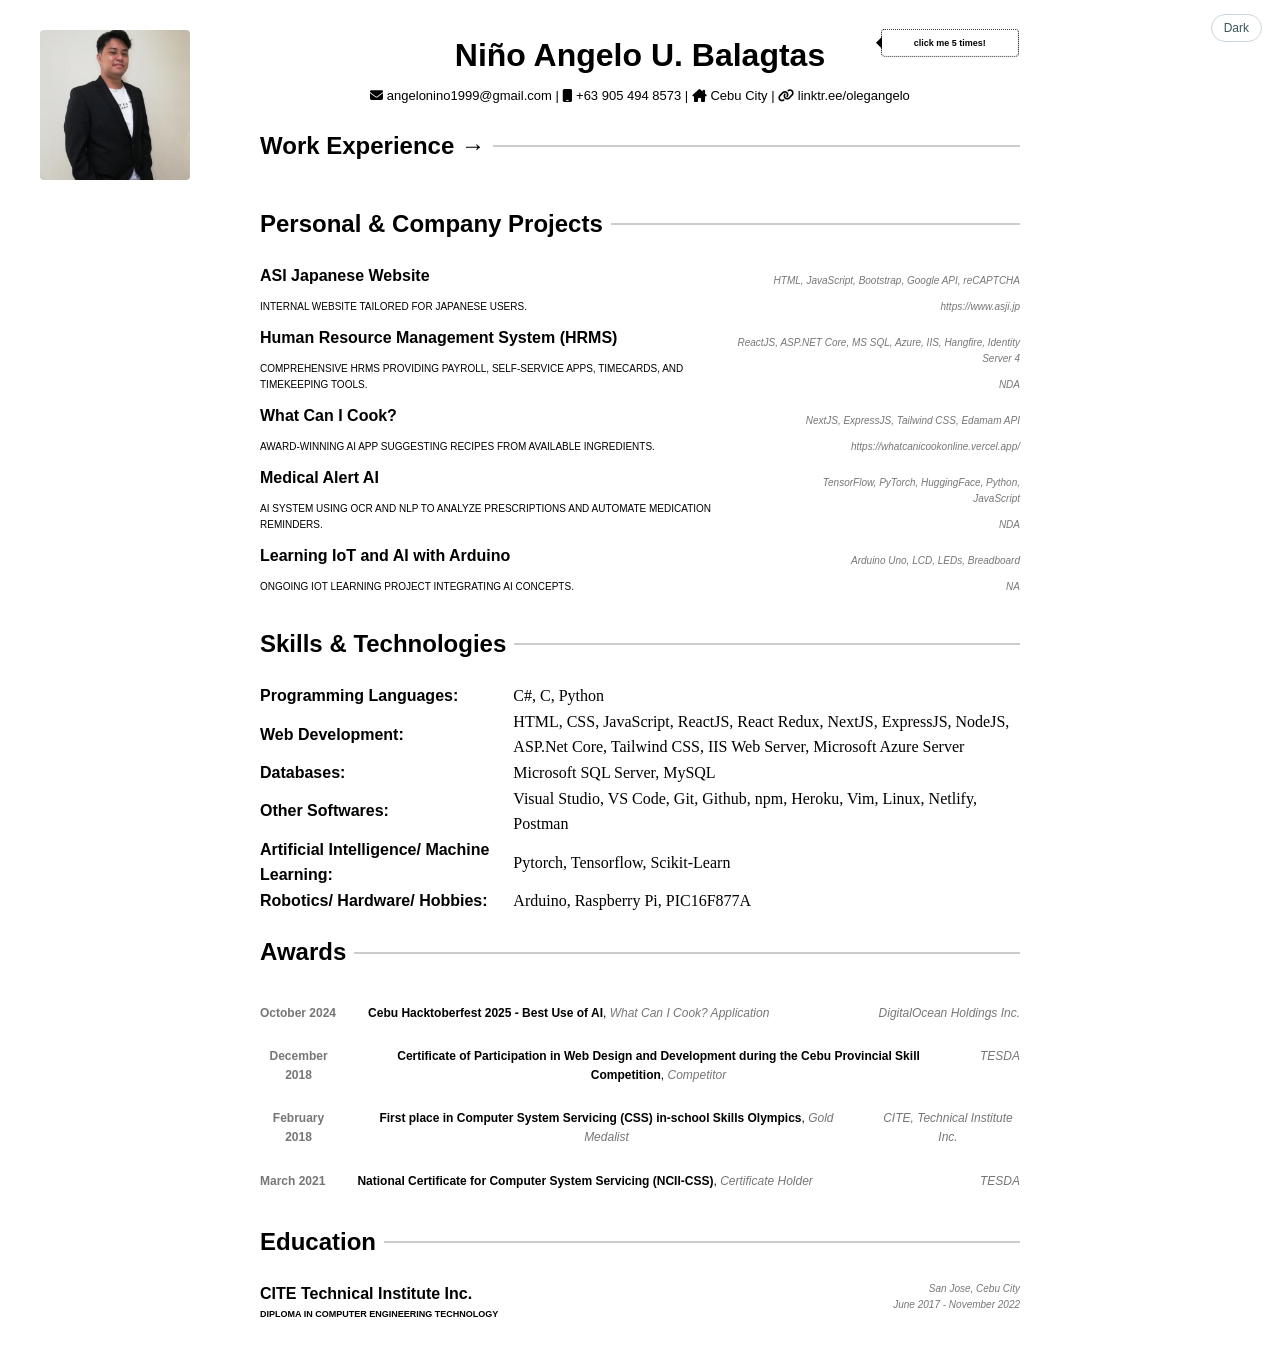
==== commit 82509c2a: "add more js" ====
--- a/index.html
+++ b/index.html
@@ -9,6 +9,7 @@
   </head>
 
   <body>
+    <button id="theme-toggle" class="theme-toggle" type="button" aria-label="Switch to dark mode" title="Toggle dark mode">Dark</button>
     <header>
       <div class="profile-photo">
         <img src="profile.jpg" alt="Profile Photo">
@@ -194,7 +195,7 @@
 
           <div>
             <p class="address">San Jose, Cebu City</p>
-            <p class="date">June 2017 – November 2022</p>
+            <p class="date">June 2017 - November 2022</p>
           </div>
         </div>
       </section>
--- a/index.css
+++ b/index.css
@@ -5,6 +5,37 @@
     line-height: 1.6;
 }
 
+:root {
+    --accent-soft: #8fb8cc;
+    --accent-strong: #5e93ac;
+    --surface-soft: #f7fbfd;
+}
+
+.theme-toggle {
+    position: fixed;
+    top: 14px;
+    right: 18px;
+    z-index: 1000;
+    padding: 6px 12px;
+    font-size: 12px;
+    border: 1px solid #c8d6de;
+    border-radius: 16px;
+    background: #ffffff;
+    color: #3f5460;
+    cursor: pointer;
+    transition: background-color 0.2s ease, color 0.2s ease, border-color 0.2s ease;
+}
+
+.theme-toggle:hover {
+    background: #f2f7fa;
+    border-color: var(--accent-soft);
+}
+
+.theme-toggle:focus-visible {
+    outline: 2px solid var(--accent-soft);
+    outline-offset: 2px;
+}
+
 header {
     text-align: center;
 }
@@ -40,6 +71,13 @@
     display: flex;
     align-items: center;
     gap: 8px;
+}
+
+.divider-with-text,
+section,
+.skills div,
+.award-data div {
+    transition: transform 0.25s ease, box-shadow 0.25s ease, background-color 0.25s ease;
 }
 
 .hr-divider {
@@ -48,6 +86,10 @@
     border-top: 2px solid #ccc;
 }
 
+.divider-with-text:hover .hr-divider {
+    border-top-color: var(--accent-soft);
+}
+
 .experience-header, .proj-content {
     display: flex;
     justify-content: space-between;
@@ -60,6 +102,11 @@
 h4 {
     margin: 0;
     font-weight: 700;
+}
+
+section:hover {
+    background-color: var(--surface-soft);
+    transform: translateY(-2px);
 }
 
 .tooltip {
@@ -77,12 +124,10 @@
     position: absolute;
     z-index: 1;
 
-    /* position tooltip on the right side */
     top: 25%;
     left: 115%;
     transform: translateY(-50%);
 
-    /* pulsing animation */
     animation: tooltipPulse 1.5s infinite;
 
     font-size: xx-small;
@@ -96,7 +141,7 @@
       content: "";
     position: absolute;
     top: 50%;
-    right: 100%; /* places arrow on left side of tooltip */
+        right: 100%;
     transform: translateY(-50%);
     
     border-width: 6px;
@@ -104,7 +149,6 @@
     border-color: transparent black transparent transparent;
 }
 
-/* pulse animation */
 @keyframes tooltipPulse {
     0% {
         transform: translateX(-20%) scale(1);
@@ -152,6 +196,18 @@
     text-decoration: underline;
 }
 
+.contact a,
+.proj-right a,
+a.word-exp-link {
+    transition: color 0.2s ease;
+}
+
+.contact a:hover,
+.proj-right a:hover,
+a.word-exp-link:hover {
+    color: var(--accent-strong);
+}
+
 .proj-right {
     font-size: 10px;
     font-style: italic;
@@ -208,25 +264,119 @@
     font-style: italic;
 }
 
-/* passport portion */
-
 header {
-    position: relative; /* allows absolute positioning inside */
+    position: relative;
 }
 
 .profile-photo {
     position: absolute;
     top: 0;
     left: 0;
-    width: clamp(90px, 12vw, 150px); /* responsive size */
-    aspect-ratio: 1 / 1; /* perfect square (2x2 passport) */
+    width: clamp(90px, 12vw, 150px);
+    aspect-ratio: 1 / 1;
 }
 
 .profile-photo img {
     width: 100%;
     height: 100%;
-    object-fit: cover; /* crops nicely */
-    border-radius: 4px; /* optional: remove if you want sharp edges */
-}
-
-
+    object-fit: cover;
+    border-radius: 4px; 
+    transition: transform 0.25s ease, box-shadow 0.25s ease;
+}
+
+.profile-photo img:hover {
+    transform: translateY(-2px);
+    box-shadow: 0 8px 16px rgba(0, 0, 0, 0.12);
+}
+
+.reveal-item {
+    opacity: 0;
+    transform: translateY(10px);
+}
+
+.reveal-item.is-visible {
+    opacity: 1;
+    transform: translateY(0);
+    transition: opacity 0.5s ease, transform 0.5s ease;
+}
+
+#scroll-progress {
+    position: fixed;
+    top: 0;
+    left: 0;
+    height: 3px;
+    width: 0;
+    z-index: 999;
+    background: linear-gradient(90deg, var(--accent-soft), var(--accent-strong));
+}
+
+.link-pop {
+    animation: linkPop 0.22s ease;
+}
+
+@keyframes linkPop {
+    0% { transform: scale(1); }
+    50% { transform: scale(1.04); }
+    100% { transform: scale(1); }
+}
+
+@media (prefers-reduced-motion: reduce) {
+    * {
+        animation: none !important;
+        transition: none !important;
+        scroll-behavior: auto !important;
+    }
+
+    .reveal-item,
+    .reveal-item.is-visible {
+        opacity: 1;
+        transform: none;
+    }
+}
+
+body.dark-mode {
+    background-color: #151a1f;
+    color: #d8e2e8;
+}
+
+body.dark-mode .theme-toggle {
+    background: #26323b;
+    color: #e7eff4;
+    border-color: #4a6372;
+}
+
+body.dark-mode .theme-toggle:hover {
+    background: #2f3d48;
+}
+
+body.dark-mode .contact a,
+body.dark-mode a.word-exp-link {
+    color: #e0ecf2;
+}
+
+body.dark-mode a {
+    color: #a9c1cf;
+}
+
+body.dark-mode .hr-divider {
+    border-top-color: #455460;
+}
+
+body.dark-mode .tooltiptext {
+    color: #eef4f8;
+    border-color: #6f8798;
+    background: #24303a;
+}
+
+body.dark-mode .date,
+body.dark-mode .address,
+body.dark-mode .award-date,
+body.dark-mode .award-giver,
+body.dark-mode .award-data div p span,
+body.dark-mode .proj-right {
+    color: #9cb2bf;
+}
+
+body.dark-mode section:hover {
+    background-color: #1d252d;
+}
